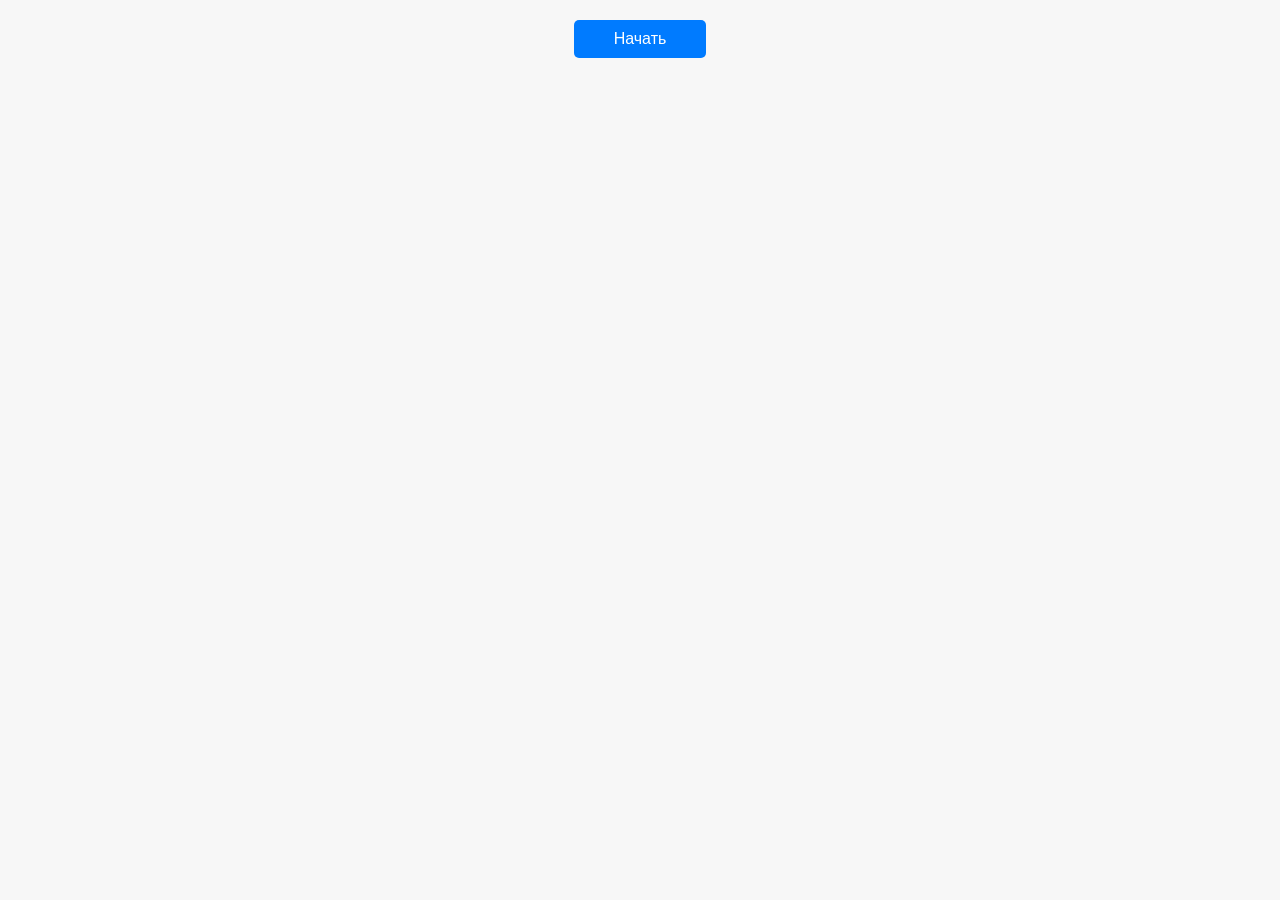
==== index.html @ a2a15571 "Add files via upload" ====
<!DOCTYPE html>
<html lang="en">
<head>
    <meta charset="UTF-8">
    <meta name="viewport" content="width=device-width, initial-scale=1.0">
    <title>Image Quiz</title>
    <link rel="stylesheet" href="styles.css">
</head>
<body>
<div class="quiz-container">
    <div id="question-container" class="hide">
        <div id="image-container"></div>
        <div id="answer-buttons" class="btn-container"></div>
        <button id="hint-btn" class="hint-btn btn hide">Описание</button>
        <button id="next-btn" class="next-btn btn hide">Дальше</button>
    </div>
    <button id="start-btn" class="start-btn btn">Начать</button>
</div>
<div id="hint-container" class="hide">
    <button id="back-btn" class="back-btn btn hide">&larr;</button>
    <div id="hint-text"></div>
</div>
<script src="script.js"></script>
</body>
</html>
---- styles.css ----
body {
    font-family: Arial, sans-serif;
    display: flex;
    justify-content: center;
    align-items: center;
    height: 100vh;
    margin: 0;
    padding: 0;
    background-color: #f7f7f7;
    box-sizing: border-box;
}

.quiz-container {
    display: flex;
    flex-direction: column;
    justify-content: space-between;
    align-items: center;
    width: 100%;
    max-width: 600px;
    height: 100%;
    padding: 20px;
    box-sizing: border-box;
    text-align: center;
}

.btn {
    background-color: #007bff;
    color: white;
    border: none;
    border-radius: 5px;
    padding: 10px 20px;
    font-size: 16px;
    cursor: pointer;
    width: 100%;
    box-sizing: border-box;
}

/*.btn:hover {*/
/*    background-color: #0056b3;*/
/*}*/

.hint-btn {
    background-color: #ffa500;
}

.hint-btn:hover {
    background-color: #cc8400;
}

.back-btn {
    background-color: #888;
    position: absolute;
    top: 10px;
    left: 10px;
}

/*.back-btn:hover {*/
/*    background-color: #555;*/
/*}*/

.hide {
    display: none;
}

.btn-container {
    display: flex;
    flex-direction: column;
    gap: 10px;
    width: 100%;
}

#image-container {
    flex-grow: 1;
    display: flex;
    justify-content: center;
    align-items: center;
    margin: 20px 0;
    width: 100%;
}

#image-container img {
    max-width: 100%;
    max-height: 100%;
    border-radius: 5px;
    object-fit: contain;
}

.correct {
    background-color: green;
}

.wrong {
    background-color: red;
}

#hint-container {
    display: none;
    flex-direction: column;
    align-items: center;
    justify-content: center;
    position: fixed;
    top: 0;
    left: 0;
    width: 100%;
    height: 100%;
    background-color: rgba(0, 0, 0, 0.8);
    color: white;
    padding: 20px;
    box-sizing: border-box;
}

#hint-container.show {
    display: flex
}


#hint-text {
    margin-top: 50px;
    text-align: center;
}

@media (min-width: 600px) {
    .btn {
        width: auto;
        padding: 10px 40px;
    }
}
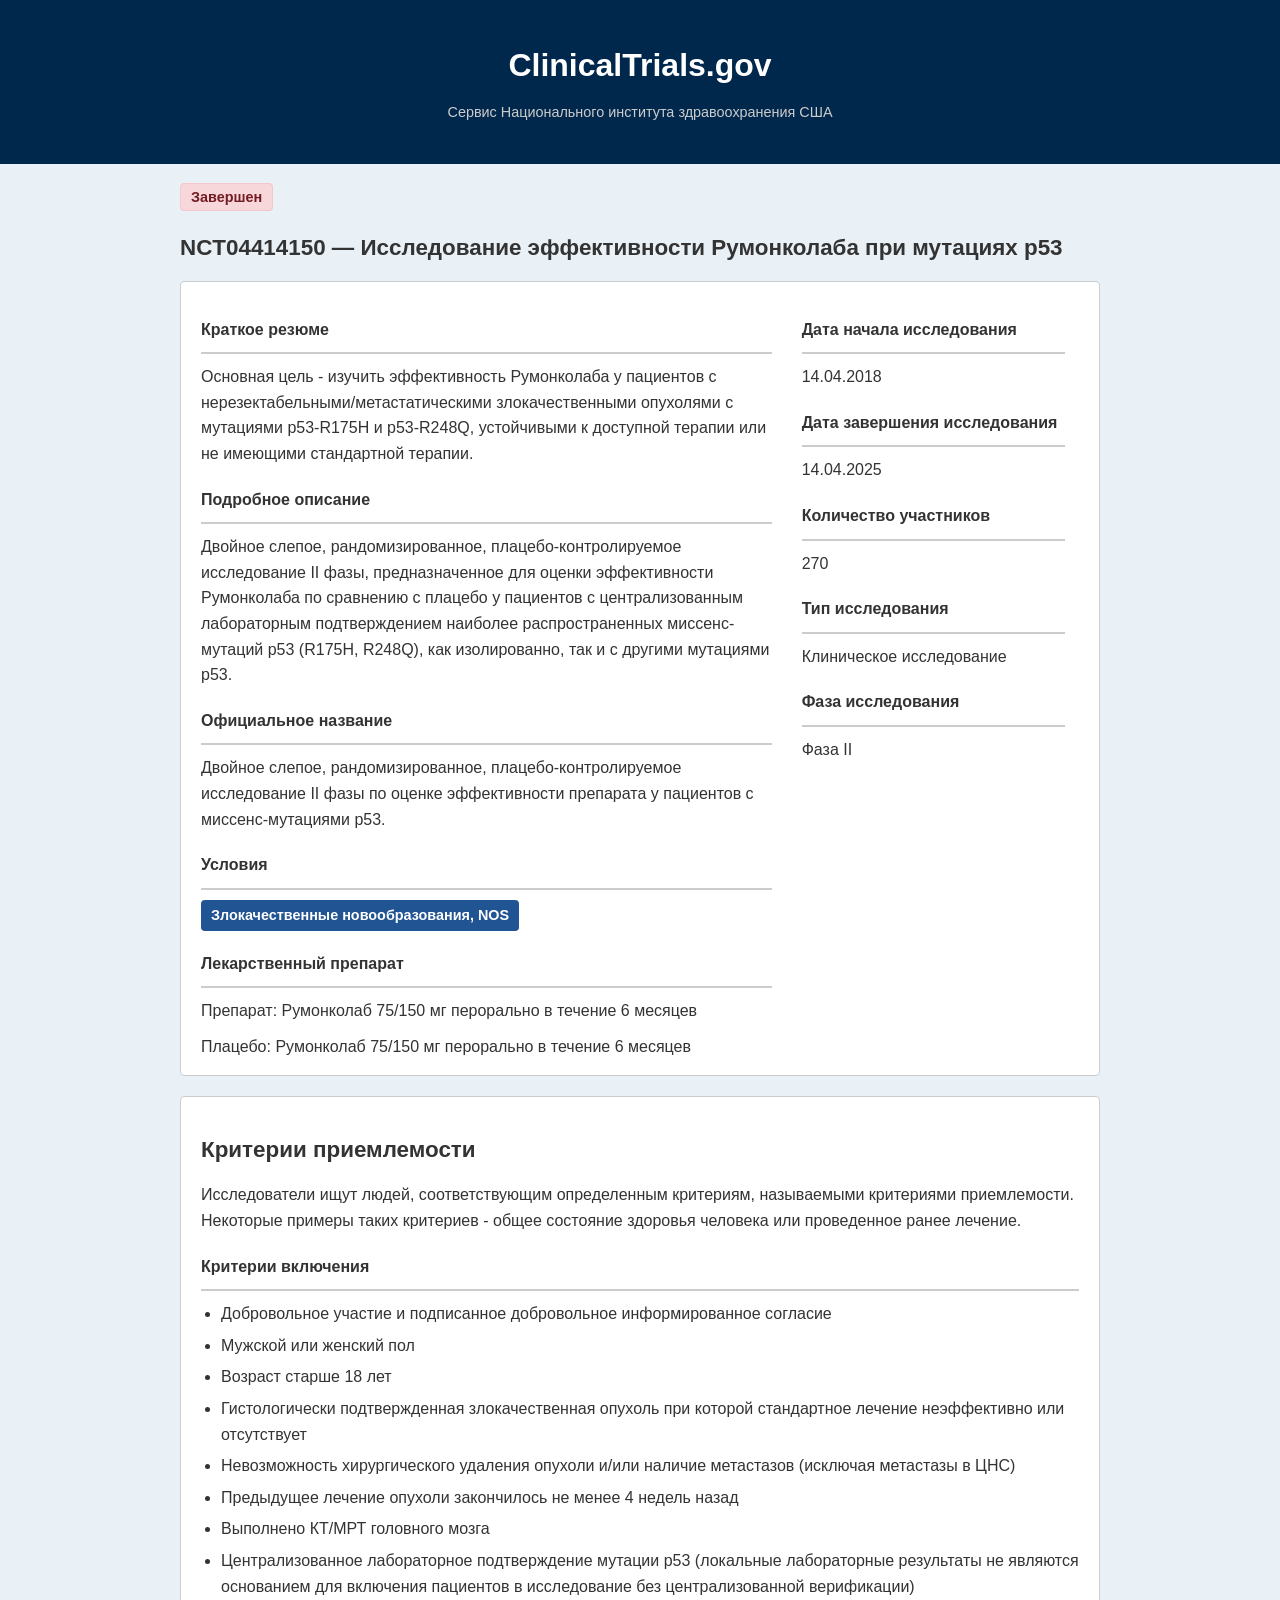
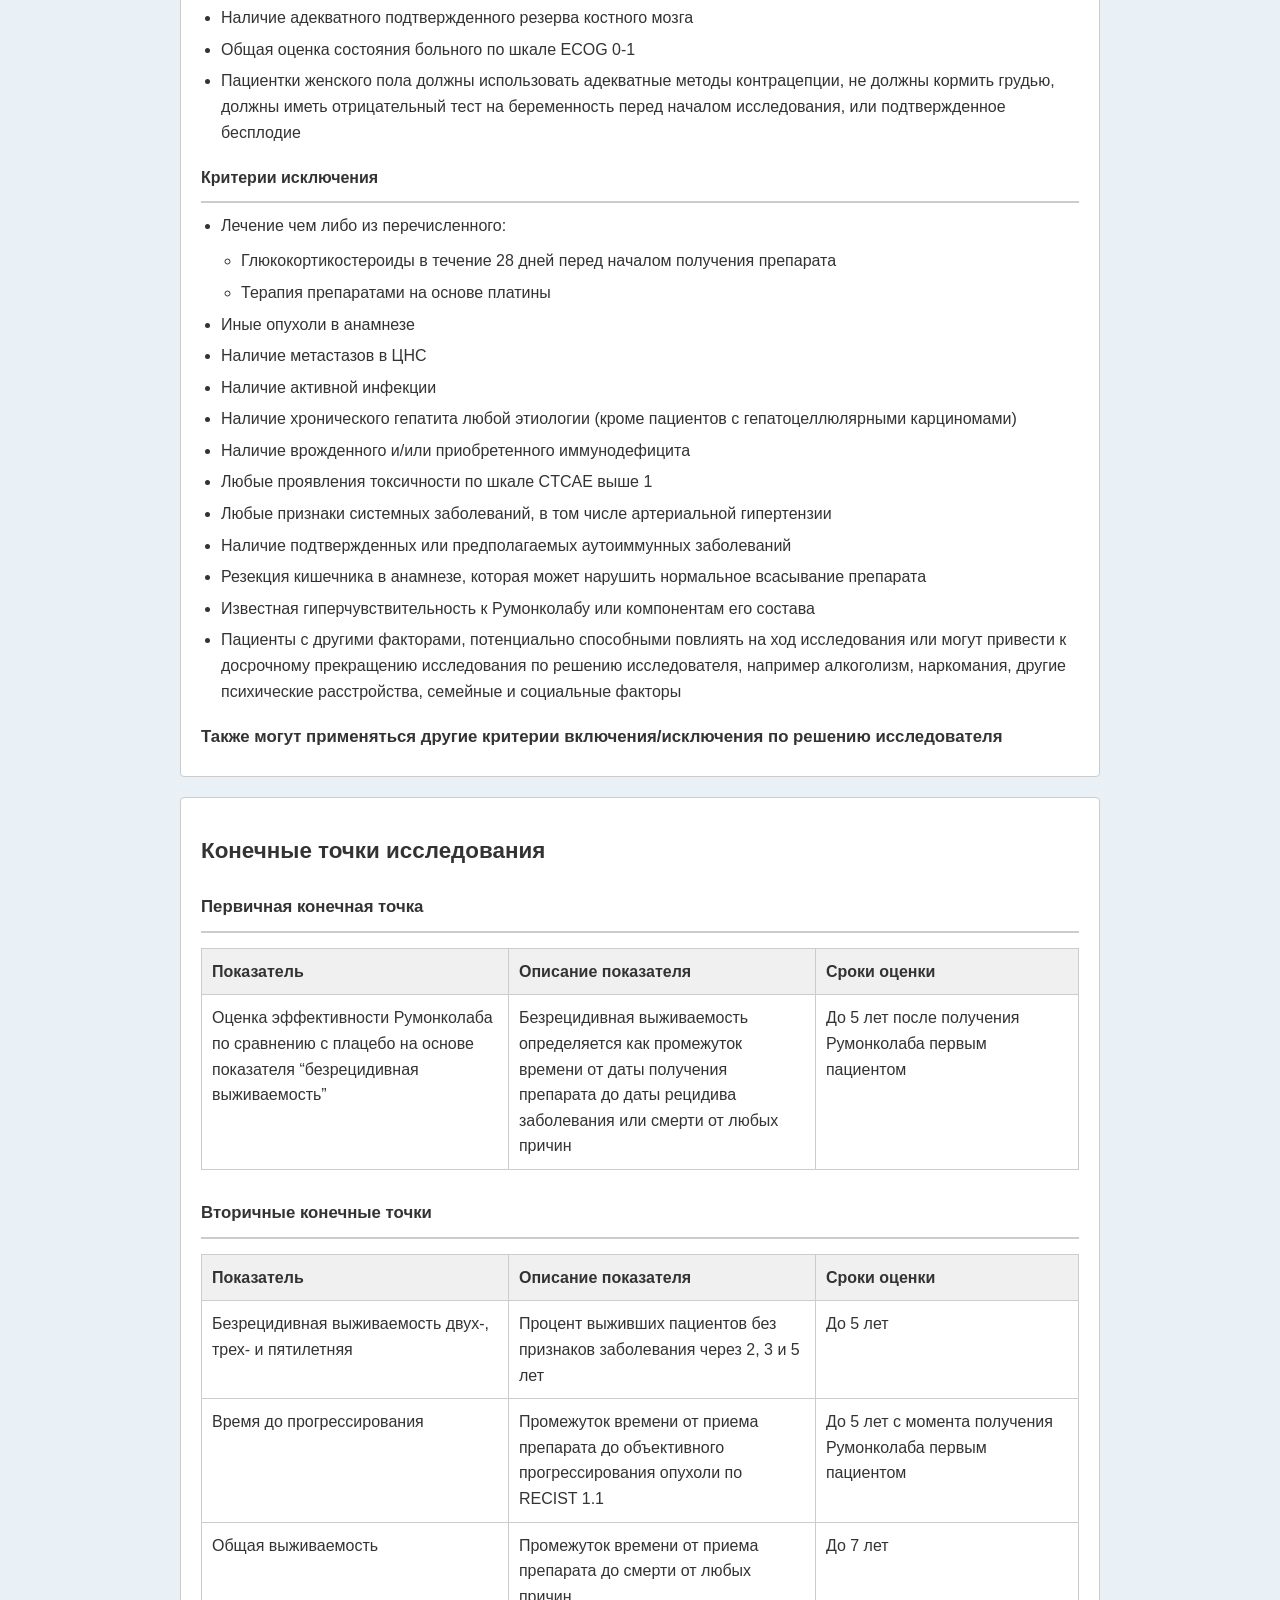
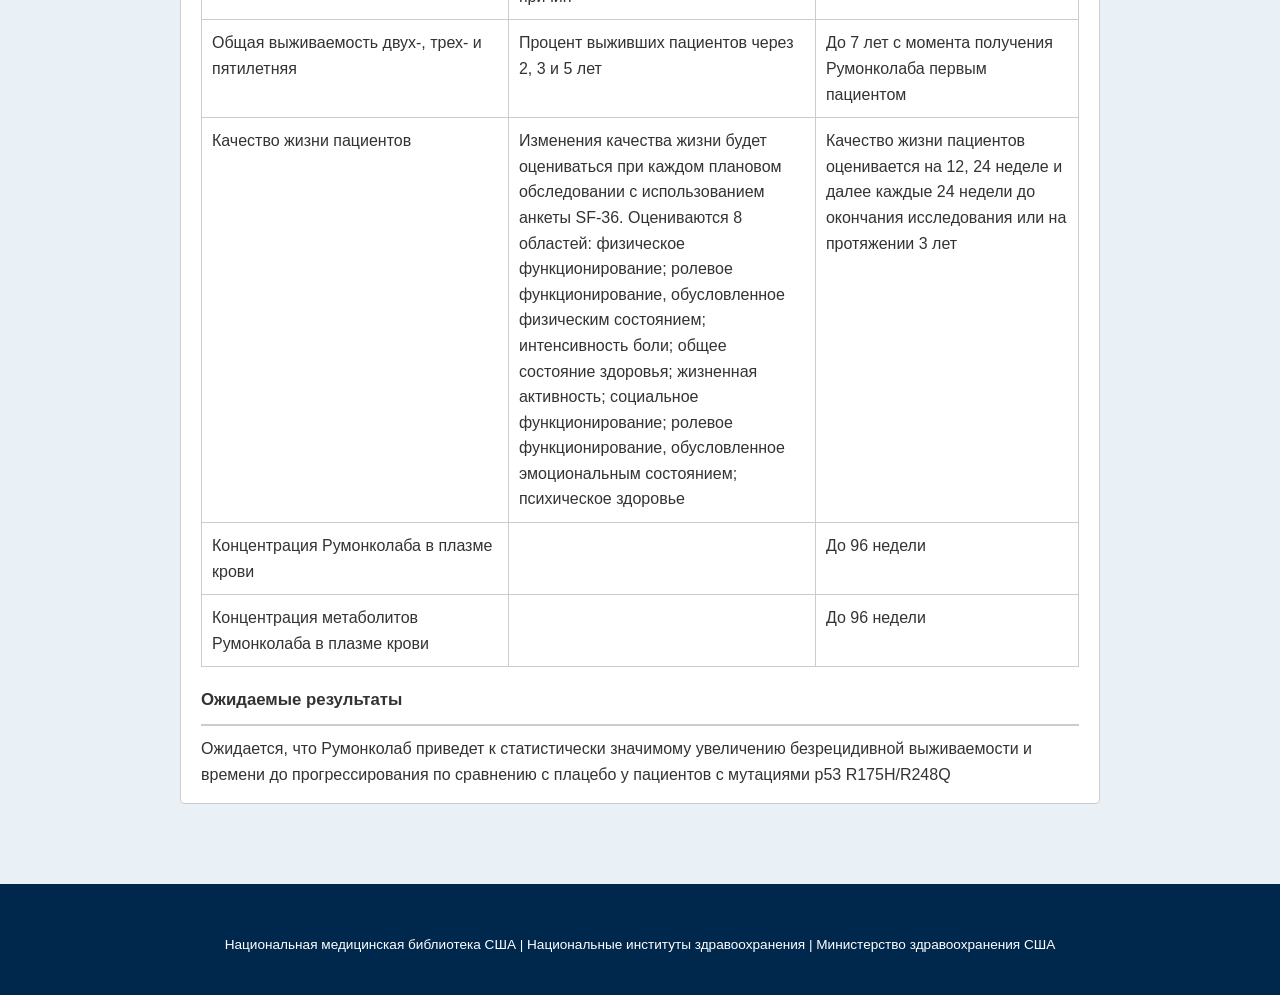
==== commit 6f26da37: "Add files via upload" ====
--- a/index.html
+++ b/index.html
@@ -1,25 +1,188 @@
 <!DOCTYPE html>
-<html lang="en">
+<html lang="ru">
 <head>
-    <meta charset="UTF-8">
-    <meta name="viewport" content="width=device-width, initial-scale=1.0">
-    <title>Image Quiz</title>
-    <link rel="stylesheet" href="styles.css">
+    <meta charset="UTF-8" />
+    <meta name="viewport" content="width=device-width, initial-scale=1.0"/>
+    <title>Протокол NCT04414150</title>
+    <link rel="stylesheet" href="styles.css"/>
 </head>
 <body>
-<div class="quiz-container">
-    <div id="question-container" class="hide">
-        <div id="image-container"></div>
-        <div id="answer-buttons" class="btn-container"></div>
-        <button id="hint-btn" class="hint-btn btn hide">Описание</button>
-        <button id="next-btn" class="next-btn btn hide">Дальше</button>
+<header>
+    <div class="container">
+        <h1>ClinicalTrials.gov</h1>
+        <p class="subtitle">Сервис Национального института здравоохранения США</p>
     </div>
-    <button id="start-btn" class="start-btn btn">Начать</button>
-</div>
-<div id="hint-container" class="hide">
-    <button id="back-btn" class="back-btn btn hide">&larr;</button>
-    <div id="hint-text"></div>
-</div>
-<script src="script.js"></script>
+</header>
+
+<main class="container">
+    <div class="status-line">
+        <span class="status completed">Завершен</span>
+    </div>
+
+    <h2 class="section-title">NCT04414150 — Исследование эффективности Румонколаба при мутациях p53</h2>
+
+    <section class="box two-columns">
+        <div class="column left">
+            <h5 class="section-subtitle">Краткое резюме</h5>
+            <hr>
+            <p>Основная цель - изучить эффективность Румонколаба у пациентов с нерезектабельными/метастатическими злокачественными опухолями с мутациями p53-R175H и p53-R248Q, устойчивыми к доступной терапии или не имеющими стандартной терапии.</p>
+
+            <h5 class="section-subtitle">Подробное описание</h5>
+            <hr>
+            <p>Двойное слепое, рандомизированное, плацебо-контролируемое исследование II фазы, предназначенное для оценки эффективности Румонколаба по сравнению с плацебо у пациентов с централизованным лабораторным подтверждением наиболее распространенных миссенс-мутаций p53 (R175H, R248Q), как изолированно, так и с другими мутациями p53.</p>
+
+            <h5 class="section-subtitle">Официальное название</h5>
+            <hr>
+            <p>Двойное слепое, рандомизированное, плацебо-контролируемое исследование II фазы по оценке эффективности препарата у пациентов с миссенс-мутациями p53.</p>
+
+            <h5 class="section-subtitle">Условия</h5>
+            <hr>
+            <p><span class="tag condition">Злокачественные новообразования, NOS</span></p>
+
+            <h5 class="section-subtitle">Лекарственный препарат</h5>
+            <hr>
+            <p>Препарат: Румонколаб 75/150 мг перорально в течение 6 месяцев</p>
+            <p>Плацебо: Румонколаб 75/150 мг перорально в течение 6 месяцев</p>
+        </div>
+
+        <div class="column right">
+            <h5 class="section-subtitle">Дата начала исследования</h5>
+            <hr>
+            <p>14.04.2018</p>
+
+            <h5 class="section-subtitle">Дата завершения исследования</h5>
+            <hr>
+            <p>14.04.2025</p>
+
+            <h5 class="section-subtitle">Количество участников</h5>
+            <hr>
+            <p>270</p>
+
+            <h5 class="section-subtitle">Тип исследования</h5>
+            <hr>
+            <p>Клиническое исследование</p>
+
+            <h5 class="section-subtitle">Фаза исследования</h5>
+            <hr>
+            <p>Фаза II</p>
+        </div>
+    </section>
+
+    <section class="box">
+        <h4 class="section-title">Критерии приемлемости</h4>
+        <p>Исследователи ищут людей, соответствующим определенным критериям, называемыми критериями приемлемости. Некоторые примеры таких критериев - общее состояние здоровья человека или проведенное ранее лечение.</p>
+
+        <h5 class="section-subtitle">Критерии включения</h5>
+        <hr>
+        <ul>
+            <li>Добровольное участие и подписанное добровольное информированное согласие</li>
+            <li>Мужской или женский пол</li>
+            <li>Возраст старше 18 лет</li>
+            <li>Гистологически подтвержденная злокачественная опухоль при которой стандартное лечение неэффективно или отсутствует</li>
+            <li>Невозможность хирургического удаления опухоли и/или наличие метастазов (исключая метастазы в ЦНС)</li>
+            <li>Предыдущее лечение опухоли закончилось не менее 4 недель назад</li>
+            <li>Выполнено КТ/МРТ головного мозга</li>
+            <li>Централизованное лабораторное подтверждение мутации p53 (локальные лабораторные результаты не являются основанием для включения пациентов в исследование без централизованной верификации)</li>
+            <li>Наличие адекватного подтвержденного резерва костного мозга</li>
+            <li>Общая оценка состояния больного по шкале ECOG 0-1</li>
+            <li>Пациентки женского пола должны использовать адекватные методы контрацепции, не должны кормить грудью, должны иметь отрицательный тест на беременность перед началом исследования, или подтвержденное бесплодие</li>
+        </ul>
+
+        <h5 class="section-subtitle">Критерии исключения</h5>
+        <hr>
+        <ul>
+            <li>Лечение чем либо из перечисленного:</li>
+            <ul>
+                <li>Глюкокортикостероиды в течение 28 дней перед началом получения препарата</li>
+                <li>Терапия препаратами на основе платины</li>
+            </ul>
+            <li>Иные опухоли в анамнезе</li>
+            <li>Наличие метастазов в ЦНС</li>
+            <li>Наличие активной инфекции</li>
+            <li>Наличие хронического гепатита любой этиологии (кроме пациентов с гепатоцеллюлярными карциномами)</li>
+            <li>Наличие врожденного и/или приобретенного иммунодефицита</li>
+            <li>Любые проявления токсичности по шкале CTCAE выше 1</li>
+            <li>Любые признаки системных заболеваний, в том числе артериальной гипертензии</li>
+            <li>Наличие подтвержденных или предполагаемых аутоиммунных заболеваний</li>
+            <li>Резекция кишечника в анамнезе, которая может нарушить нормальное всасывание препарата</li>
+            <li>Известная гиперчувствительность к Румонколабу или компонентам его состава</li>
+            <li>Пациенты с другими факторами, потенциально способными повлиять на ход исследования или могут привести к досрочному прекращению исследования по решению исследователя, например алкоголизм, наркомания, другие психические расстройства, семейные и социальные факторы</li>
+        </ul>
+        <h5>Также могут применяться другие критерии включения/исключения по решению исследователя</h5>
+    </section>
+
+    <section class="box">
+        <h4 class="section-title">Конечные точки исследования</h4>
+        <h5>Первичная конечная точка</h5>
+        <hr>
+        <table class="info-table">
+            <tr>
+                <th>Показатель</th>
+                <th>Описание показателя</th>
+                <th>Сроки оценки</th>
+            </tr>
+            <tr>
+                <td>Оценка эффективности Румонколаба по сравнению с плацебо на основе показателя “безрецидивная выживаемость”</td>
+                <td>Безрецидивная выживаемость определяется как промежуток времени от даты получения препарата до даты рецидива заболевания или смерти от любых причин</td>
+                <td>До 5 лет после получения Румонколаба первым пациентом</td>
+            </tr>
+        </table>
+
+        <h5 style="margin-top: 30px;">Вторичные конечные точки</h5>
+        <hr>
+        <table class="info-table">
+            <tr>
+                <th>Показатель</th>
+                <th>Описание показателя</th>
+                <th>Сроки оценки</th>
+            </tr>
+            <tr>
+                <td>Безрецидивная выживаемость двух-, трех- и пятилетняя</td>
+                <td>Процент выживших пациентов без признаков заболевания через 2, 3 и 5 лет</td>
+                <td>До 5 лет</td>
+            </tr>
+            <tr>
+                <td>Время до прогрессирования</td>
+                <td>Промежуток времени от приема препарата до объективного прогрессирования опухоли по RECIST 1.1</td>
+                <td>До 5 лет с момента получения Румонколаба первым пациентом</td>
+            </tr>
+            <tr>
+                <td>Общая выживаемость</td>
+                <td>Промежуток времени от приема препарата до смерти от любых причин</td>
+                <td>До 7 лет</td>
+            </tr>
+            <tr>
+                <td>Общая выживаемость двух-, трех- и пятилетняя</td>
+                <td>Процент выживших пациентов через 2, 3 и 5 лет</td>
+                <td>До 7 лет с момента получения Румонколаба первым пациентом</td>
+            </tr>
+            <tr>
+                <td>Качество жизни пациентов</td>
+                <td>Изменения качества жизни будет оцениваться при каждом плановом обследовании с использованием анкеты SF-36. Оцениваются 8 областей: физическое функционирование; ролевое функционирование, обусловленное физическим состоянием; интенсивность боли; общее состояние здоровья; жизненная активность; социальное функционирование; ролевое функционирование, обусловленное эмоциональным состоянием; психическое здоровье</td>
+                <td>Качество жизни пациентов оценивается на 12, 24 неделе и далее каждые 24 недели до окончания исследования или на протяжении 3 лет</td>
+            </tr>
+            <tr>
+                <td>Концентрация Румонколаба в плазме крови</td>
+                <td></td>
+                <td>До 96 недели</td>
+            </tr>
+            <tr>
+                <td>Концентрация метаболитов Румонколаба в плазме крови</td>
+                <td></td>
+                <td>До 96 недели</td>
+            </tr>
+        </table>
+
+        <h5 >Ожидаемые результаты</h5>
+        <hr>
+        <p>Ожидается, что Румонколаб приведет к статистически значимому увеличению безрецидивной выживаемости и времени до прогрессирования по сравнению с плацебо у пациентов с мутациями p53 R175H/R248Q</p>
+    </section>
+</main>
+
+<footer>
+    <div class="container">
+        <p>Национальная медицинская библиотека США | Национальные институты здравоохранения | Министерство здравоохранения США</p>
+    </div>
+</footer>
 </body>
 </html>
--- a/styles.css
+++ b/styles.css
@@ -1,127 +1,180 @@
-body {
-    font-family: Arial, sans-serif;
-    display: flex;
-    justify-content: center;
-    align-items: center;
-    height: 100vh;
+* {
     margin: 0;
     padding: 0;
-    background-color: #f7f7f7;
     box-sizing: border-box;
 }
 
-.quiz-container {
+body {
+    font-family: Arial, sans-serif;
+    background-color: #e9f1f7;
+    color: #333;
+    line-height: 1.6;
+}
+
+hr {
+    height: 2px;
+    background-color: #CCCCCC;
+    border: none;
+}
+
+.container {
+    max-width: 960px;
+    margin: auto;
+    padding: 20px;
+}
+
+header {
+    background-color: #00274C;
+    color: white;
+    text-align: center;
+    padding: 20px 0;
+}
+
+.subtitle {
+    font-size: 0.9rem;
+    color: #ccc;
+}
+
+.section-title {
+    font-size: 1.4rem;
+    padding-bottom: 5px;
+    margin-top: 20px;
+    margin-bottom: 10px;
+}
+p{
+    margin-top: 10px;
+}
+
+.section-subtitle {
+    font-size: 1rem;
+    margin-top: 20px;
+    margin-bottom: 10px;
+}
+
+.box {
+    background-color: #fff;
+    border: 1px solid #ccc;
+    padding: 15px 20px;
+    margin-bottom: 20px;
+    border-radius: 4px;
+}
+
+.box-header {
     display: flex;
-    flex-direction: column;
     justify-content: space-between;
     align-items: center;
-    width: 100%;
-    max-width: 600px;
-    height: 100%;
-    padding: 20px;
-    box-sizing: border-box;
-    text-align: center;
+    flex-wrap: wrap;
 }
 
-.btn {
-    background-color: #007bff;
-    color: white;
-    border: none;
-    border-radius: 5px;
-    padding: 10px 20px;
-    font-size: 16px;
-    cursor: pointer;
-    width: 100%;
-    box-sizing: border-box;
+.status {
+    font-weight: bold;
+    font-size: 0.9rem;
+    padding: 5px 10px;
+    border-radius: 4px;
+    border: 1px solid;
 }
 
-/*.btn:hover {*/
-/*    background-color: #0056b3;*/
-/*}*/
-
-.hint-btn {
-    background-color: #ffa500;
+.status.completed {
+    background-color: #f8d7da;
+    color: #721c24;
+    border-color: #f5c6cb;
 }
 
-.hint-btn:hover {
-    background-color: #cc8400;
+.info-table {
+    width: 100%;
+    border-collapse: collapse;
+    margin-top: 15px;
+    border: 1px solid #ccc;
 }
 
-.back-btn {
-    background-color: #888;
-    position: absolute;
-    top: 10px;
-    left: 10px;
+.info-table th,
+.info-table td {
+    text-align: left;
+    padding: 10px;
+    border: 1px solid #ccc;
 }
 
-/*.back-btn:hover {*/
-/*    background-color: #555;*/
-/*}*/
-
-.hide {
-    display: none;
+.info-table th {
+    background-color: #f0f0f0;
+    width: 35%;
+}
+.info-table td {
+    vertical-align: top;
 }
 
-.btn-container {
-    display: flex;
-    flex-direction: column;
-    gap: 10px;
-    width: 100%;
+ul {
+    padding-left: 20px;
+    margin-top: 10px;
 }
 
-#image-container {
-    flex-grow: 1;
-    display: flex;
-    justify-content: center;
-    align-items: center;
-    margin: 20px 0;
-    width: 100%;
+ul li {
+    margin-bottom: 6px;
 }
 
-#image-container img {
-    max-width: 100%;
-    max-height: 100%;
-    border-radius: 5px;
-    object-fit: contain;
+footer {
+    background-color: #00274C;
+    color: white;
+    text-align: center;
+    padding: 20px 10px;
+    font-size: 0.85rem;
+    margin-top: 40px;
 }
 
-.correct {
-    background-color: green;
+@media (max-width: 768px) {
+    .container {
+        padding: 15px;
+    }
+
+    .box-header {
+        flex-direction: column;
+        align-items: flex-start;
+    }
+
+    .info-table th, .info-table td {
+        display: block;
+        width: 100%;
+    }
+
+    .info-table tr {
+        display: block;
+        margin-bottom: 10px;
+    }
+    .column.left,
+    .column.right {
+        flex: 0 0 100%;
+    }
 }
 
-.wrong {
-    background-color: red;
+.two-columns {
+    display: flex;
+    gap: 30px;
+    flex-wrap: wrap;
 }
 
-#hint-container {
-    display: none;
-    flex-direction: column;
-    align-items: center;
-    justify-content: center;
-    position: fixed;
-    top: 0;
-    left: 0;
-    width: 100%;
-    height: 100%;
-    background-color: rgba(0, 0, 0, 0.8);
-    color: white;
-    padding: 20px;
-    box-sizing: border-box;
+.column.left {
+    flex: 0 0 65%;
+    /*min-width: 320px;*/
+}
+.column.right {
+    flex: 0 0 30%;
+    /*min-width: 240px;*/
 }
 
-#hint-container.show {
-    display: flex
+.column hr {
+    margin: 5px 0 10px;
 }
 
-
-#hint-text {
-    margin-top: 50px;
-    text-align: center;
+h5 {
+    font-size: 1.05rem;
+    margin-top: 20px;
+    margin-bottom: 10px;
 }
-
-@media (min-width: 600px) {
-    .btn {
-        width: auto;
-        padding: 10px 40px;
-    }
+.tag.condition {
+    display: inline-block;
+    background-color: #205493; /* ярко-синий */
+    color: #fff;
+    padding: 4px 10px;
+    border-radius: 4px;
+    font-size: 0.9rem;
+    font-weight: bold;
 }
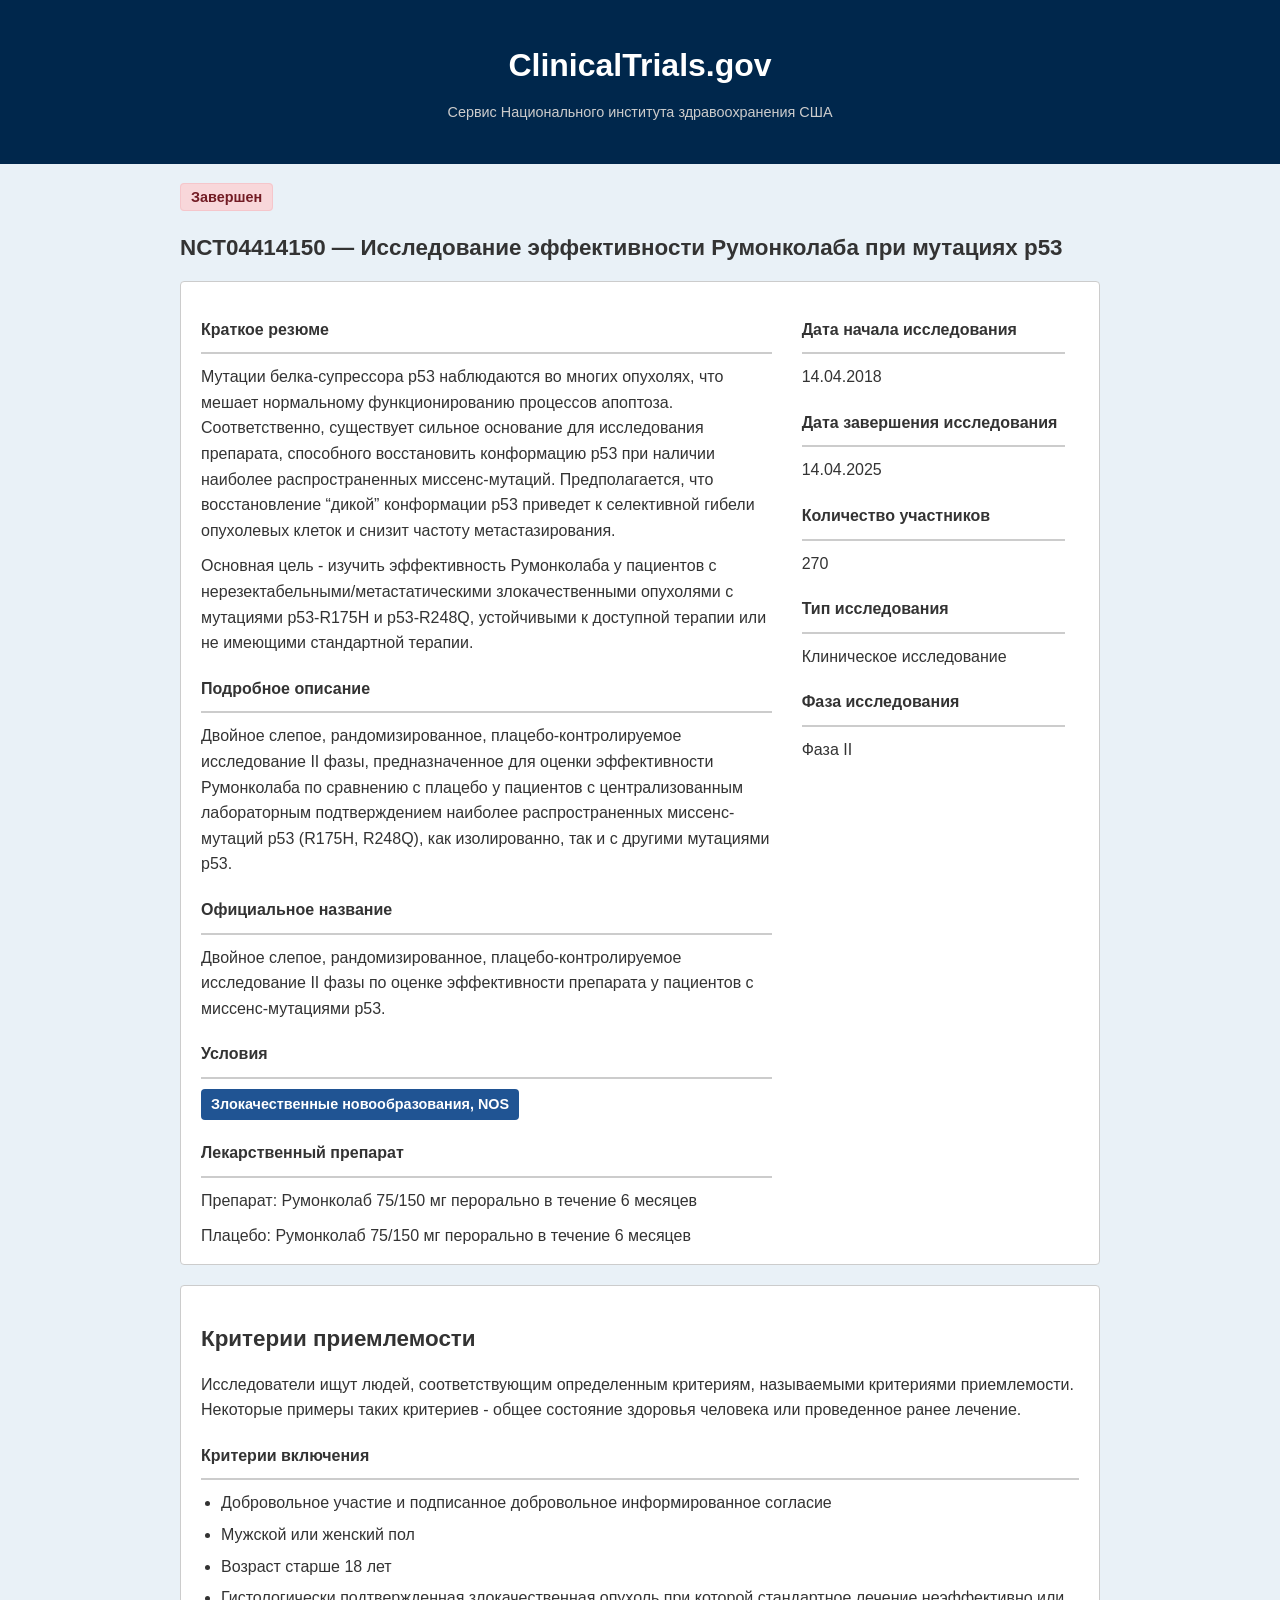
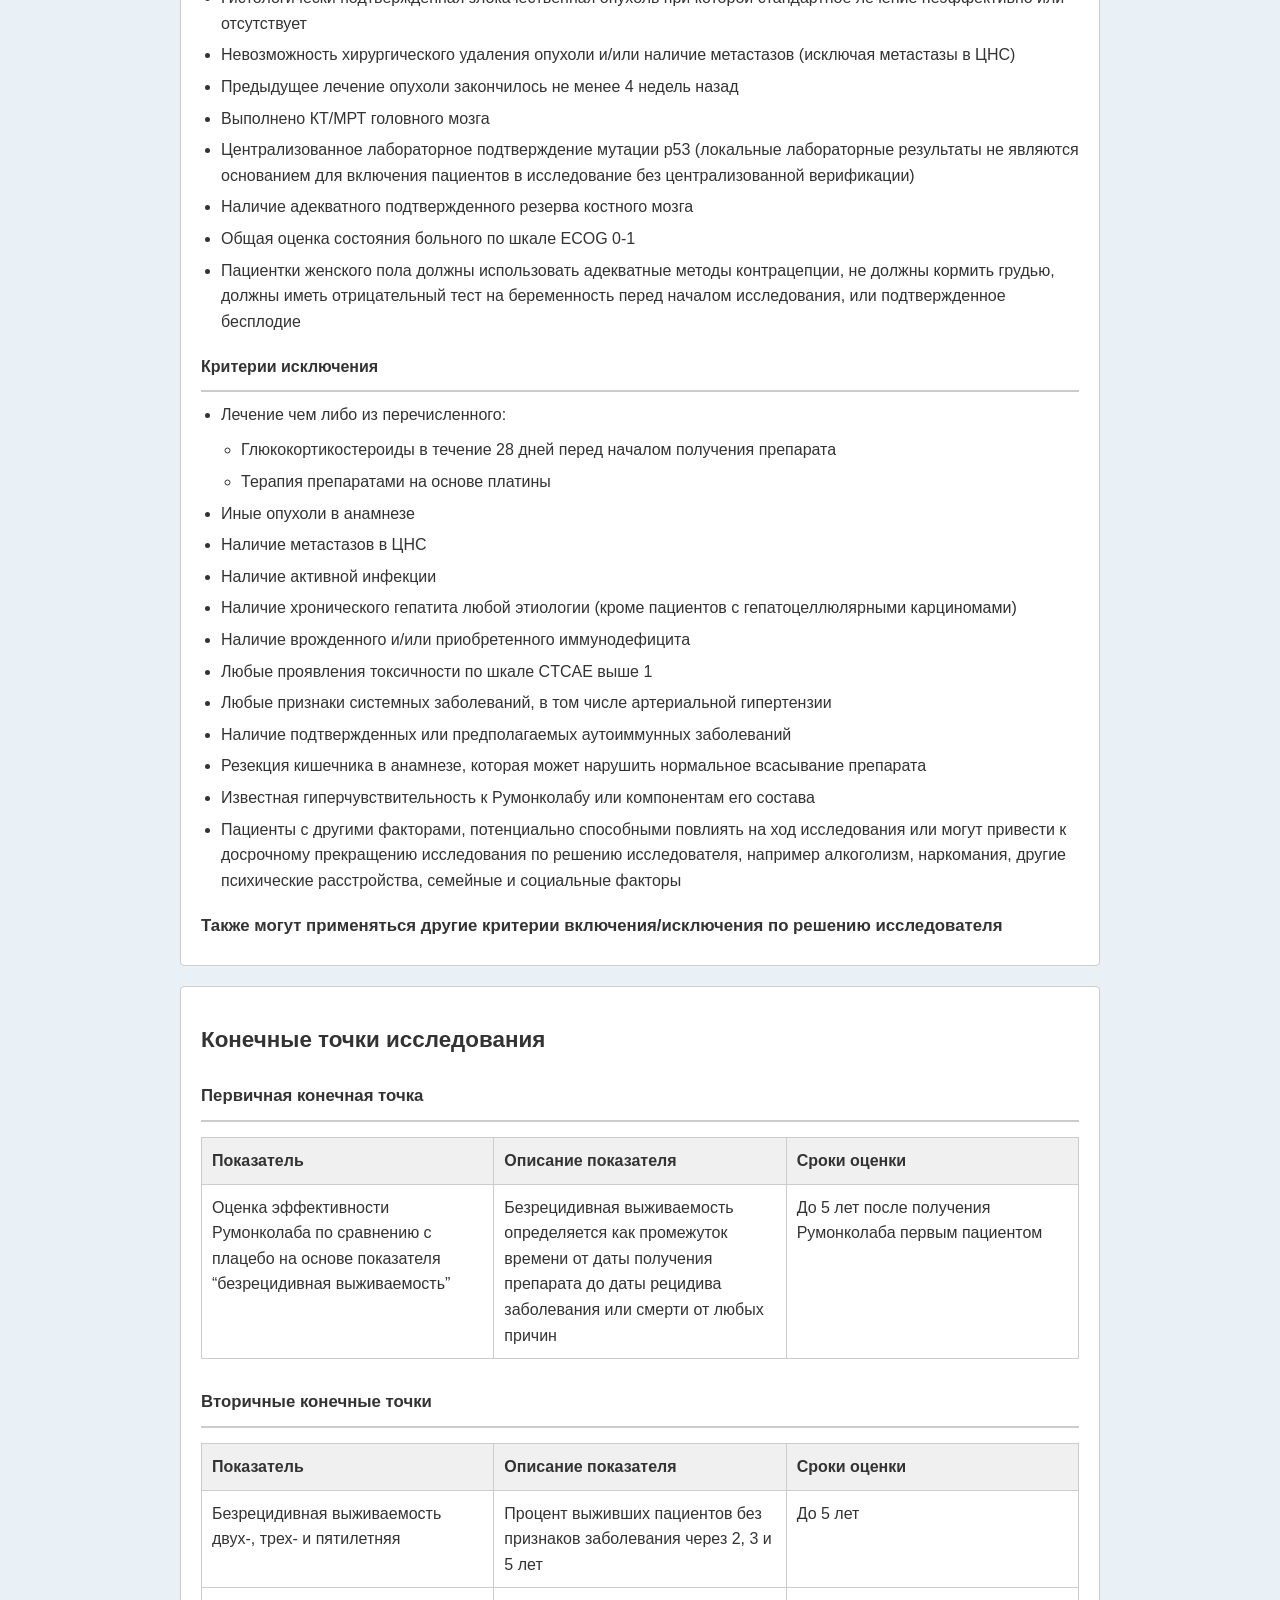
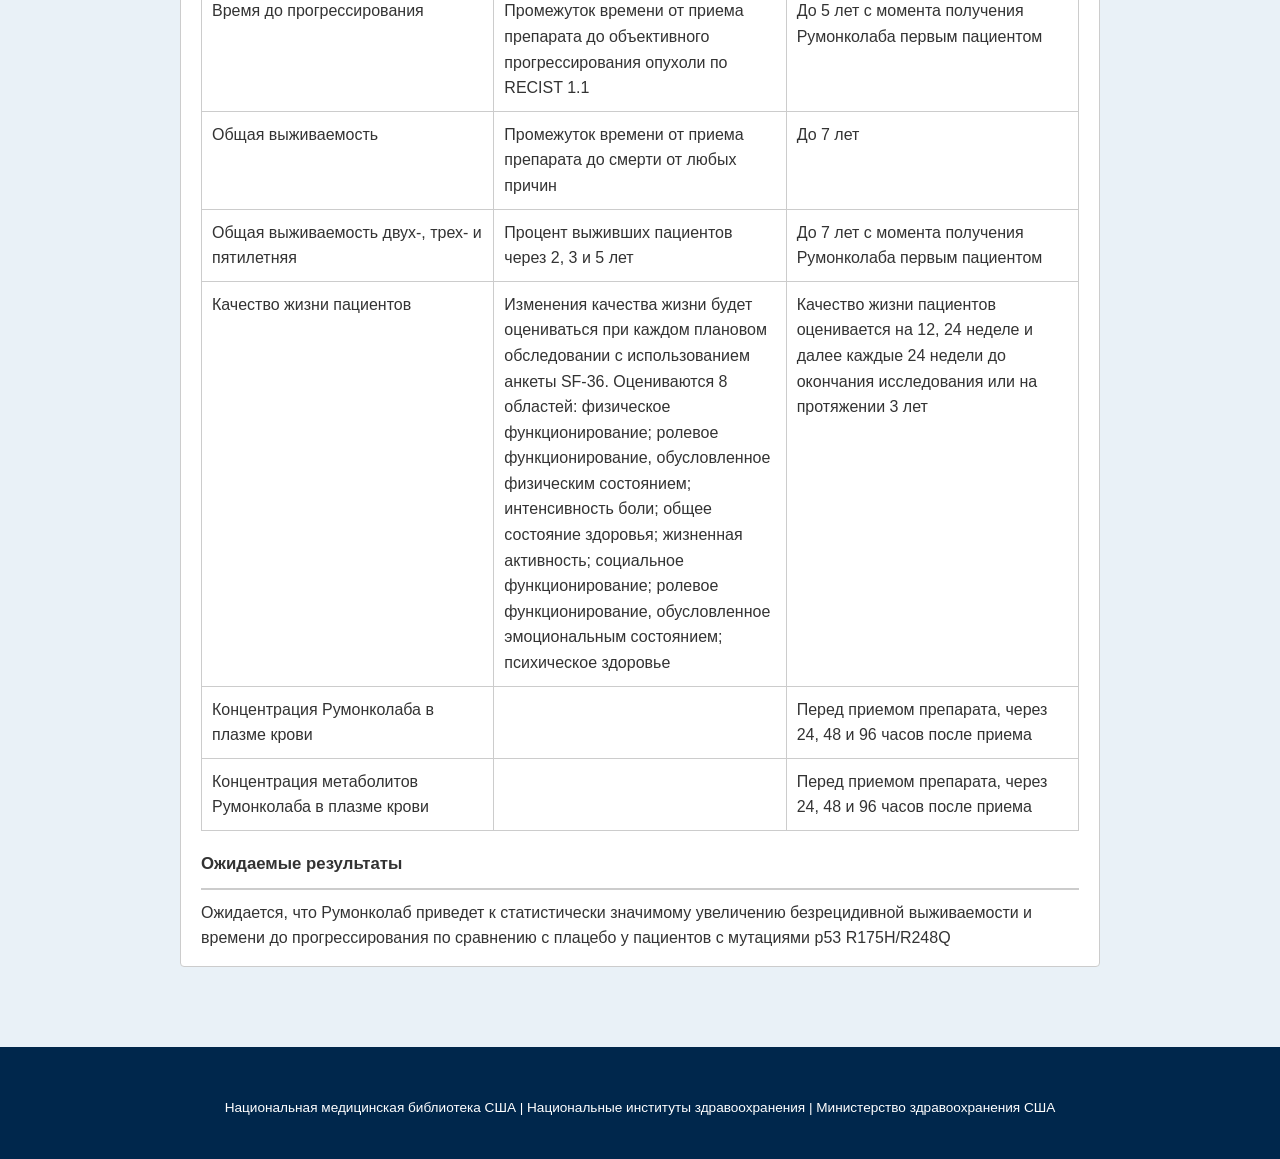
==== commit 8fb44870: "Add files via upload" ====
--- a/index.html
+++ b/index.html
@@ -25,7 +25,9 @@
         <div class="column left">
             <h5 class="section-subtitle">Краткое резюме</h5>
             <hr>
-            <p>Основная цель - изучить эффективность Румонколаба у пациентов с нерезектабельными/метастатическими злокачественными опухолями с мутациями p53-R175H и p53-R248Q, устойчивыми к доступной терапии или не имеющими стандартной терапии.</p>
+            <p>Мутации белка-супрессора p53 наблюдаются во многих опухолях, что мешает нормальному функционированию процессов апоптоза. Соответственно, существует сильное основание для исследования препарата, способного восстановить конформацию p53 при наличии наиболее распространенных миссенс-мутаций. Предполагается, что восстановление “дикой” конформации p53 приведет к селективной гибели опухолевых клеток и снизит частоту метастазирования.</p>
+            <p>Основная цель - изучить эффективность Румонколаба у пациентов с нерезектабельными/метастатическими злокачественными опухолями с мутациями p53-R175H и p53-R248Q, устойчивыми к доступной терапии или не имеющими стандартной терапии.
+            </p>
 
             <h5 class="section-subtitle">Подробное описание</h5>
             <hr>
@@ -115,64 +117,67 @@
         <h4 class="section-title">Конечные точки исследования</h4>
         <h5>Первичная конечная точка</h5>
         <hr>
-        <table class="info-table">
-            <tr>
-                <th>Показатель</th>
-                <th>Описание показателя</th>
-                <th>Сроки оценки</th>
-            </tr>
-            <tr>
-                <td>Оценка эффективности Румонколаба по сравнению с плацебо на основе показателя “безрецидивная выживаемость”</td>
-                <td>Безрецидивная выживаемость определяется как промежуток времени от даты получения препарата до даты рецидива заболевания или смерти от любых причин</td>
-                <td>До 5 лет после получения Румонколаба первым пациентом</td>
-            </tr>
-        </table>
+        <div class="table-wrapper">
+            <table class="info-table">
+                <tr>
+                    <th>Показатель</th>
+                    <th>Описание показателя</th>
+                    <th>Сроки оценки</th>
+                </tr>
+                <tr>
+                    <td>Оценка эффективности Румонколаба по сравнению с плацебо на основе показателя “безрецидивная выживаемость”</td>
+                    <td>Безрецидивная выживаемость определяется как промежуток времени от даты получения препарата до даты рецидива заболевания или смерти от любых причин</td>
+                    <td>До 5 лет после получения Румонколаба первым пациентом</td>
+                </tr>
+            </table>
+        </div>
 
         <h5 style="margin-top: 30px;">Вторичные конечные точки</h5>
         <hr>
-        <table class="info-table">
-            <tr>
-                <th>Показатель</th>
-                <th>Описание показателя</th>
-                <th>Сроки оценки</th>
-            </tr>
-            <tr>
-                <td>Безрецидивная выживаемость двух-, трех- и пятилетняя</td>
-                <td>Процент выживших пациентов без признаков заболевания через 2, 3 и 5 лет</td>
-                <td>До 5 лет</td>
-            </tr>
-            <tr>
-                <td>Время до прогрессирования</td>
-                <td>Промежуток времени от приема препарата до объективного прогрессирования опухоли по RECIST 1.1</td>
-                <td>До 5 лет с момента получения Румонколаба первым пациентом</td>
-            </tr>
-            <tr>
-                <td>Общая выживаемость</td>
-                <td>Промежуток времени от приема препарата до смерти от любых причин</td>
-                <td>До 7 лет</td>
-            </tr>
-            <tr>
-                <td>Общая выживаемость двух-, трех- и пятилетняя</td>
-                <td>Процент выживших пациентов через 2, 3 и 5 лет</td>
-                <td>До 7 лет с момента получения Румонколаба первым пациентом</td>
-            </tr>
-            <tr>
-                <td>Качество жизни пациентов</td>
-                <td>Изменения качества жизни будет оцениваться при каждом плановом обследовании с использованием анкеты SF-36. Оцениваются 8 областей: физическое функционирование; ролевое функционирование, обусловленное физическим состоянием; интенсивность боли; общее состояние здоровья; жизненная активность; социальное функционирование; ролевое функционирование, обусловленное эмоциональным состоянием; психическое здоровье</td>
-                <td>Качество жизни пациентов оценивается на 12, 24 неделе и далее каждые 24 недели до окончания исследования или на протяжении 3 лет</td>
-            </tr>
-            <tr>
-                <td>Концентрация Румонколаба в плазме крови</td>
-                <td></td>
-                <td>До 96 недели</td>
-            </tr>
-            <tr>
-                <td>Концентрация метаболитов Румонколаба в плазме крови</td>
-                <td></td>
-                <td>До 96 недели</td>
-            </tr>
-        </table>
-
+        <div class="table-wrapper">
+            <table class="info-table">
+                <tr>
+                    <th>Показатель</th>
+                    <th>Описание показателя</th>
+                    <th>Сроки оценки</th>
+                </tr>
+                <tr>
+                    <td>Безрецидивная выживаемость двух-, трех- и пятилетняя</td>
+                    <td>Процент выживших пациентов без признаков заболевания через 2, 3 и 5 лет</td>
+                    <td>До 5 лет</td>
+                </tr>
+                <tr>
+                    <td>Время до прогрессирования</td>
+                    <td>Промежуток времени от приема препарата до объективного прогрессирования опухоли по RECIST 1.1</td>
+                    <td>До 5 лет с момента получения Румонколаба первым пациентом</td>
+                </tr>
+                <tr>
+                    <td>Общая выживаемость</td>
+                    <td>Промежуток времени от приема препарата до смерти от любых причин</td>
+                    <td>До 7 лет</td>
+                </tr>
+                <tr>
+                    <td>Общая выживаемость двух-, трех- и пятилетняя</td>
+                    <td>Процент выживших пациентов через 2, 3 и 5 лет</td>
+                    <td>До 7 лет с момента получения Румонколаба первым пациентом</td>
+                </tr>
+                <tr>
+                    <td>Качество жизни пациентов</td>
+                    <td>Изменения качества жизни будет оцениваться при каждом плановом обследовании с использованием анкеты SF-36. Оцениваются 8 областей: физическое функционирование; ролевое функционирование, обусловленное физическим состоянием; интенсивность боли; общее состояние здоровья; жизненная активность; социальное функционирование; ролевое функционирование, обусловленное эмоциональным состоянием; психическое здоровье</td>
+                    <td>Качество жизни пациентов оценивается на 12, 24 неделе и далее каждые 24 недели до окончания исследования или на протяжении 3 лет</td>
+                </tr>
+                <tr>
+                    <td>Концентрация Румонколаба в плазме крови</td>
+                    <td></td>
+                    <td>Перед приемом препарата, через 24, 48 и 96 часов после приема</td>
+                </tr>
+                <tr>
+                    <td>Концентрация метаболитов Румонколаба в плазме крови</td>
+                    <td></td>
+                    <td>Перед приемом препарата, через 24, 48 и 96 часов после приема</td>
+                </tr>
+            </table>
+        </div>
         <h5 >Ожидаемые результаты</h5>
         <hr>
         <p>Ожидается, что Румонколаб приведет к статистически значимому увеличению безрецидивной выживаемости и времени до прогрессирования по сравнению с плацебо у пациентов с мутациями p53 R175H/R248Q</p>
--- a/styles.css
+++ b/styles.css
@@ -85,6 +85,7 @@
     border-collapse: collapse;
     margin-top: 15px;
     border: 1px solid #ccc;
+    table-layout: fixed;
 }
 
 .info-table th,
@@ -92,6 +93,8 @@
     text-align: left;
     padding: 10px;
     border: 1px solid #ccc;
+    width: 33.3%;
+    /*white-space: nowrap;*/
 }
 
 .info-table th {
@@ -120,7 +123,7 @@
     margin-top: 40px;
 }
 
-@media (max-width: 768px) {
+@media (max-width: 1180px) {
     .container {
         padding: 15px;
     }
@@ -131,12 +134,12 @@
     }
 
     .info-table th, .info-table td {
-        display: block;
+        /*display: block;*/
         width: 100%;
     }
 
     .info-table tr {
-        display: block;
+        /*display: block;*/
         margin-bottom: 10px;
     }
     .column.left,
@@ -160,9 +163,9 @@
     /*min-width: 240px;*/
 }
 
-.column hr {
-    margin: 5px 0 10px;
-}
+/*.column hr {*/
+/*    margin: 5px 0 10px;*/
+/*}*/
 
 h5 {
     font-size: 1.05rem;
@@ -177,4 +180,9 @@
     border-radius: 4px;
     font-size: 0.9rem;
     font-weight: bold;
+}
+.table-wrapper {
+    overflow-x: auto;
+    width: 100%;
+    -webkit-overflow-scrolling: touch;
 }
